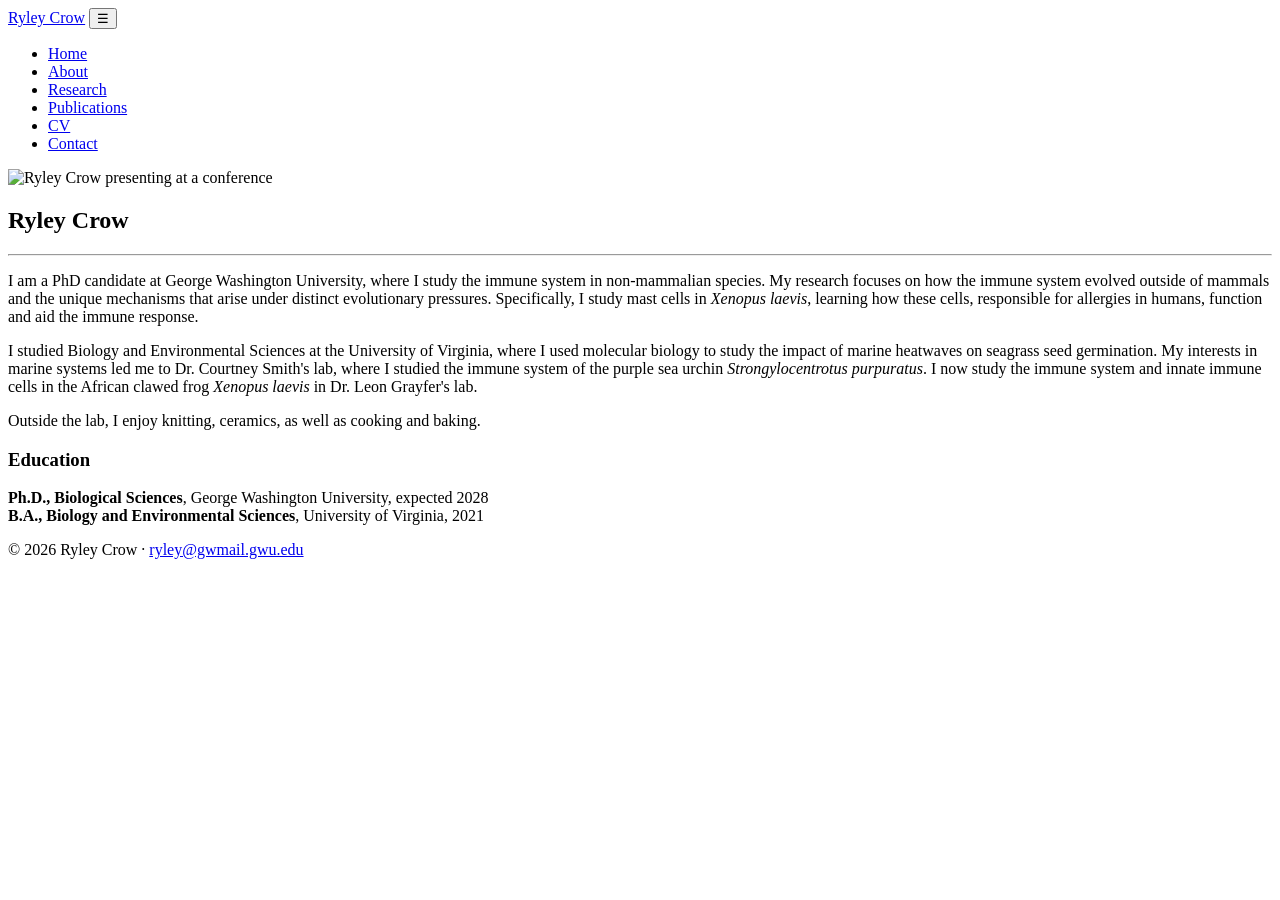
==== about.html @ 0716af35 "Add files via upload" ====
<!DOCTYPE html>
<html lang="en">
<head>
<meta charset="UTF-8">
<meta name="viewport" content="width=device-width, initial-scale=1">
<title>About — Ryley Crow</title>
<link rel="stylesheet" href="style.css">
</head>
<body>

<nav class="nav">
  <a class="brand" href="index.html">Ryley Crow</a>
  <button class="nav-toggle" aria-label="Menu" onclick="document.querySelector('.nav ul').classList.toggle('open')">&#9776;</button>
  <ul>
    <li><a class="navlink" href="index.html">Home</a></li>
    <li><a class="navlink active" href="about.html">About</a></li>
    <li><a class="navlink" href="research.html">Research</a></li>
    <li><a class="navlink" href="publications.html">Publications</a></li>
    <li><a class="navlink" href="cv.html">CV</a></li>
    <li><a class="navlink" href="contact.html">Contact</a></li>
  </ul>
</nav>

<header class="hero hero-small hero-beach">
</header>

<section class="section">
  <div class="container">
    <div class="about-grid">
      <img class="portrait" src="images/portrait.jpg" alt="Ryley Crow presenting at a conference" style="object-fit:cover">
      <div>
        <h2>Ryley Crow</h2>
        <hr class="rule">
        <p>I am a PhD candidate at George Washington University, where I study the immune system in non-mammalian species. My research focuses on how the immune system evolved outside of mammals and the unique mechanisms that arise under distinct evolutionary pressures. Specifically, I study mast cells in <em>Xenopus laevis</em>, learning how these cells, responsible for allergies in humans, function and aid the immune response.</p>
        <p>I studied Biology and Environmental Sciences at the University of Virginia, where I used molecular biology to study the impact of marine heatwaves on seagrass seed germination. My interests in marine systems led me to Dr. Courtney Smith's lab, where I studied the immune system of the purple sea urchin <em>Strongylocentrotus purpuratus</em>. I now study the immune system and innate immune cells in the African clawed frog <em>Xenopus laevis</em> in Dr. Leon Grayfer's lab.</p>
        <p>Outside the lab, I enjoy knitting, ceramics, as well as cooking and baking.</p>

        <h3>Education</h3>
        <p>
          <strong>Ph.D., Biological Sciences</strong>, George Washington University, expected 2028<br>
          <strong>B.A., Biology and Environmental Sciences</strong>, University of Virginia, 2021
        </p>
      </div>
    </div>
  </div>
</section>

<footer>
  <p>&copy; 2026 Ryley Crow &middot; <a href="mailto:ryley@gwmail.gwu.edu">ryley@gwmail.gwu.edu</a></p>
</footer>

</body>
</html>
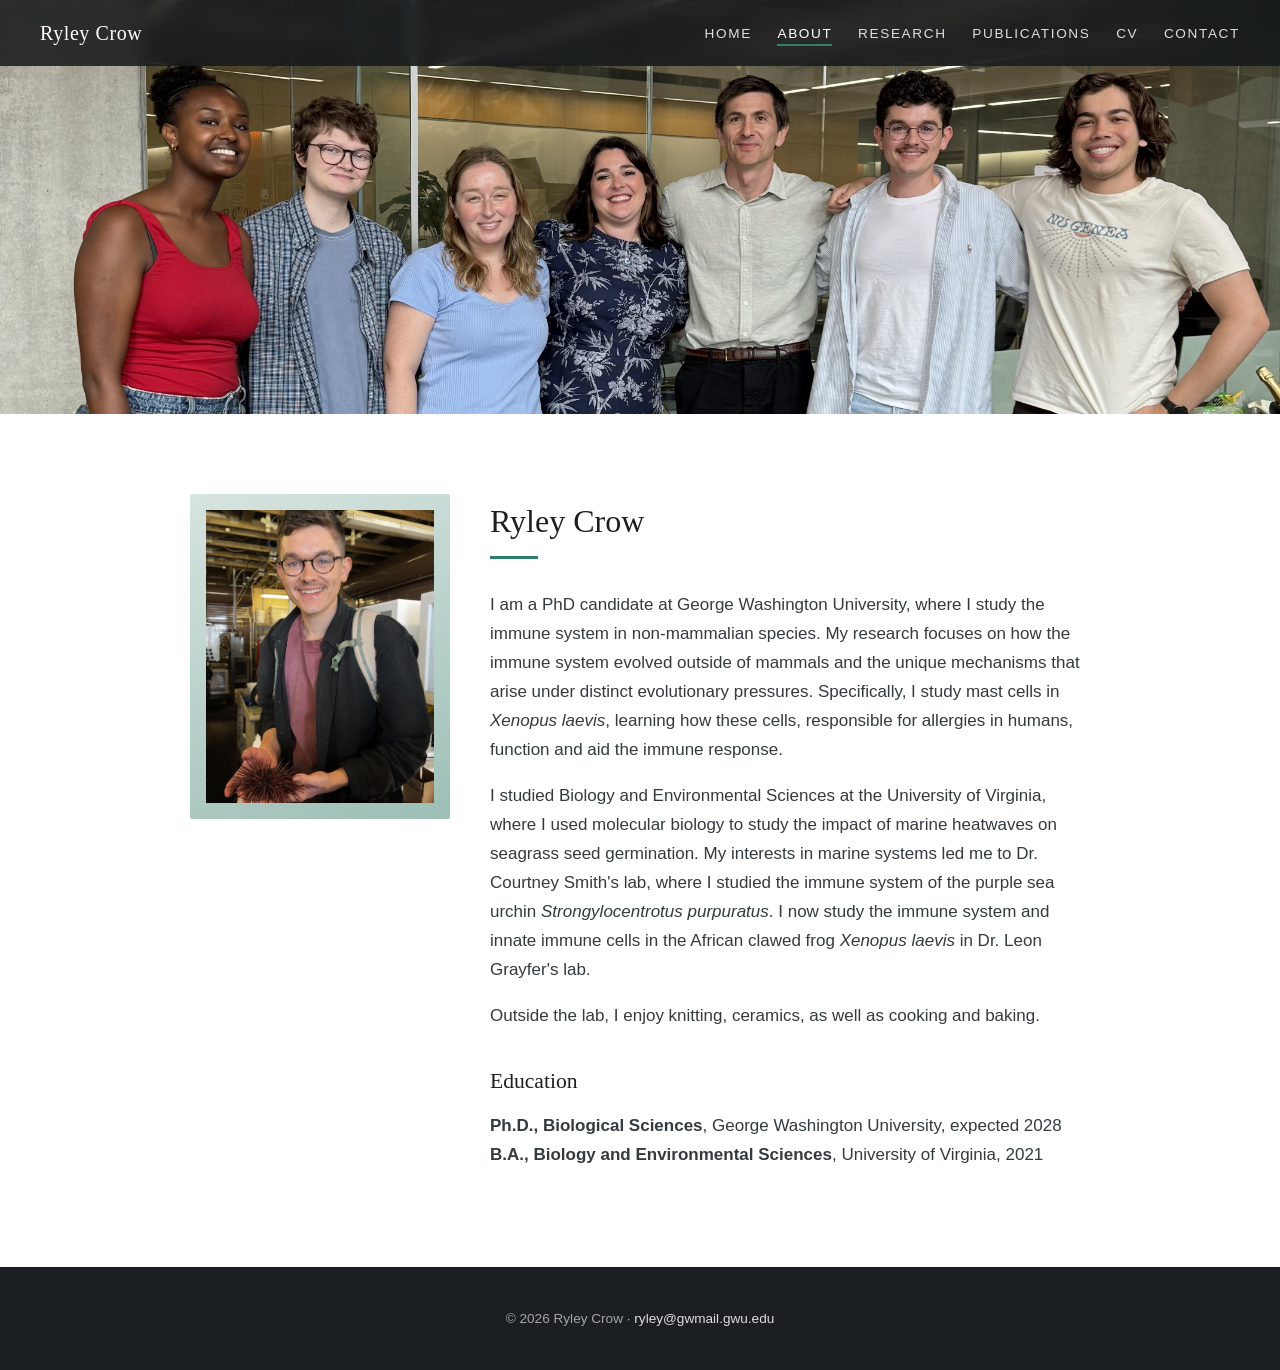
==== commit 1ddf4a9d: "Add files via upload" ====
--- a/about.html
+++ b/about.html
@@ -27,7 +27,7 @@
 <section class="section">
   <div class="container">
     <div class="about-grid">
-      <img class="portrait" src="images/portrait.jpg" alt="Ryley Crow presenting at a conference" style="object-fit:cover">
+      <img class="portrait" src="portrait.jpg" alt="Ryley Crow presenting at a conference" style="object-fit:cover">
       <div>
         <h2>Ryley Crow</h2>
         <hr class="rule">
--- a/style.css
+++ b/style.css
@@ -0,0 +1,395 @@
+/* ============================================================
+   Research Website — shared stylesheet
+   To change the accent color, edit --accent below.
+   To use your own hero photo, see the comment in each page's
+   .hero rule override or replace the gradient in .hero below.
+   ============================================================ */
+
+:root {
+  --accent: #2e7d6e;        /* teal-green accent */
+  --dark: #1b1f23;
+  --text: #333a40;
+  --muted: #6b7480;
+  --bg: #ffffff;
+  --bg-alt: #f5f6f7;
+  --serif: Georgia, "Times New Roman", serif;
+  --sans: "Helvetica Neue", Helvetica, Arial, sans-serif;
+}
+
+* { margin: 0; padding: 0; box-sizing: border-box; }
+
+html { scroll-behavior: smooth; }
+
+body {
+  font-family: var(--sans);
+  color: var(--text);
+  background: var(--bg);
+  line-height: 1.7;
+  font-size: 17px;
+}
+
+/* ---------- Navigation ---------- */
+.nav {
+  position: fixed;
+  top: 0; left: 0; right: 0;
+  z-index: 100;
+  display: flex;
+  align-items: center;
+  justify-content: space-between;
+  padding: 1rem 2.5rem;
+  background: rgba(20, 24, 28, 0.85);
+  backdrop-filter: blur(8px);
+}
+
+.nav .brand {
+  color: #fff;
+  font-family: var(--serif);
+  font-size: 1.25rem;
+  letter-spacing: 0.03em;
+  text-decoration: none;
+  white-space: nowrap;
+}
+
+.nav ul {
+  list-style: none;
+  display: flex;
+  gap: 1.6rem;
+  flex-wrap: wrap;
+  justify-content: flex-end;
+}
+
+.nav a.navlink {
+  color: rgba(255,255,255,0.85);
+  text-decoration: none;
+  font-size: 0.85rem;
+  text-transform: uppercase;
+  letter-spacing: 0.12em;
+  padding-bottom: 3px;
+  border-bottom: 2px solid transparent;
+  transition: color 0.2s, border-color 0.2s;
+}
+
+.nav a.navlink:hover,
+.nav a.navlink.active {
+  color: #fff;
+  border-bottom-color: var(--accent);
+}
+
+/* Mobile nav */
+.nav-toggle { display: none; }
+
+@media (max-width: 820px) {
+  .nav { flex-wrap: wrap; }
+  .nav-toggle {
+    display: block;
+    background: none;
+    border: none;
+    color: #fff;
+    font-size: 1.6rem;
+    cursor: pointer;
+  }
+  .nav ul {
+    display: none;
+    width: 100%;
+    flex-direction: column;
+    gap: 0.75rem;
+    padding: 1rem 0 0.5rem;
+  }
+  .nav ul.open { display: flex; }
+}
+
+/* ---------- Hero ---------- */
+.hero {
+  position: relative;
+  min-height: 100vh;
+  display: flex;
+  align-items: center;
+  justify-content: center;
+  text-align: center;
+  color: #fff;
+  background:
+    linear-gradient(rgba(10, 12, 40, 0.45), rgba(10, 12, 40, 0.55)),
+    url("hero.jpg") center/cover no-repeat;
+}
+
+.hero.hero-small { min-height: 46vh; padding-top: 5rem; }
+
+.hero.hero-beach {
+  background: url("beach-banner.jpg") center 35%/cover no-repeat;
+}
+
+.hero.hero-pubs {
+  background:
+    linear-gradient(rgba(10, 20, 30, 0.3), rgba(10, 20, 30, 0.4)),
+    url("pub-banner2.jpg") center 40%/cover no-repeat;
+}
+
+.hero.hero-about {
+  background:
+    linear-gradient(rgba(30, 20, 45, 0.45), rgba(30, 20, 45, 0.55)),
+    url("about-banner.jpg") center/cover no-repeat;
+}
+
+.hero-inner { max-width: 800px; padding: 0 1.5rem; }
+
+.hero h1 {
+  font-family: var(--serif);
+  font-weight: 400;
+  font-size: clamp(2rem, 5vw, 3.4rem);
+  line-height: 1.2;
+  margin-bottom: 1rem;
+}
+
+.hero p.tagline {
+  font-size: clamp(1rem, 2vw, 1.25rem);
+  color: rgba(255,255,255,0.9);
+  max-width: 600px;
+  margin: 0 auto 2rem;
+}
+
+.btn {
+  display: inline-block;
+  padding: 0.8rem 2rem;
+  border: 1.5px solid #fff;
+  color: #fff;
+  text-decoration: none;
+  text-transform: uppercase;
+  letter-spacing: 0.12em;
+  font-size: 0.82rem;
+  transition: background 0.2s, color 0.2s;
+}
+
+.btn:hover { background: #fff; color: var(--dark); }
+
+.btn-accent {
+  border-color: var(--accent);
+  background: var(--accent);
+}
+
+.btn-accent:hover { background: transparent; color: var(--accent); }
+
+.scroll-cue {
+  position: absolute;
+  bottom: 2rem; left: 50%;
+  transform: translateX(-50%);
+  color: rgba(255,255,255,0.7);
+  font-size: 1.5rem;
+  text-decoration: none;
+  animation: bob 2s infinite;
+}
+
+@keyframes bob {
+  0%, 100% { transform: translate(-50%, 0); }
+  50% { transform: translate(-50%, 8px); }
+}
+
+/* ---------- Sections ---------- */
+.section { padding: 5rem 1.5rem; }
+.section.alt { background: var(--bg-alt); }
+
+.container { max-width: 900px; margin: 0 auto; }
+.container.wide { max-width: 1100px; }
+
+.section h2 {
+  font-family: var(--serif);
+  font-weight: 400;
+  font-size: 2rem;
+  color: var(--dark);
+  margin-bottom: 0.5rem;
+}
+
+.section .rule {
+  width: 48px; height: 3px;
+  background: var(--accent);
+  border: none;
+  margin: 0 0 2rem;
+}
+
+.section h2.centered { text-align: center; }
+.section h2.centered + .rule { margin: 0 auto 2rem; }
+
+.section h3 {
+  font-family: var(--serif);
+  font-weight: 400;
+  font-size: 1.35rem;
+  color: var(--dark);
+  margin: 2rem 0 0.75rem;
+}
+
+.section p { margin-bottom: 1.1rem; }
+
+.muted { color: var(--muted); font-size: 0.95rem; }
+
+a.textlink { color: var(--accent); }
+
+/* ---------- Two-column about layout ---------- */
+.about-grid {
+  display: grid;
+  grid-template-columns: 260px 1fr;
+  gap: 2.5rem;
+  align-items: start;
+}
+
+@media (max-width: 720px) {
+  .about-grid { grid-template-columns: 1fr; }
+}
+
+.portrait {
+  width: 100%;
+  aspect-ratio: 4 / 5;
+  background: linear-gradient(160deg, #d7e4e0, #9dbfb6);
+  display: flex;
+  align-items: center;
+  justify-content: center;
+  color: #5d7a72;
+  font-size: 0.85rem;
+  text-align: center;
+  padding: 1rem;
+  border-radius: 2px;
+}
+
+/* ---------- Cards (research / art) ---------- */
+.card-grid {
+  display: grid;
+  grid-template-columns: repeat(auto-fit, minmax(260px, 1fr));
+  gap: 1.75rem;
+  margin-top: 2rem;
+}
+
+.card {
+  background: #fff;
+  border: 1px solid #e4e7ea;
+  border-radius: 3px;
+  overflow: hidden;
+  transition: transform 0.2s, box-shadow 0.2s;
+}
+
+.card:hover { transform: translateY(-4px); box-shadow: 0 10px 24px rgba(0,0,0,0.08); }
+
+.card .thumb {
+  height: 170px;
+  background: linear-gradient(135deg, #16323c, #2e7d6e);
+  display: flex;
+  align-items: center;
+  justify-content: center;
+  color: rgba(255,255,255,0.75);
+  font-size: 0.85rem;
+}
+
+.card .thumb.alt1 { background: linear-gradient(135deg, #2e4a7d, #6f9ab3); }
+.card .thumb.alt2 { background: linear-gradient(135deg, #7d5a2e, #b3986f); }
+
+.card .card-body { padding: 1.25rem 1.4rem 1.5rem; }
+
+.card h3 { margin: 0 0 0.5rem; font-size: 1.15rem; }
+
+.card p { font-size: 0.95rem; margin-bottom: 0; color: var(--muted); }
+
+/* ---------- Publications ---------- */
+.pub-list { list-style: none; }
+
+.pub-list li {
+  padding: 1.25rem 0;
+  border-bottom: 1px solid #e4e7ea;
+}
+
+.pub-list .authors { font-size: 0.95rem; }
+.pub-list .authors .me { font-weight: 700; }
+.pub-list .title { font-family: var(--serif); font-size: 1.1rem; color: var(--dark); display: block; margin: 0.15rem 0; }
+.pub-list .venue { font-style: italic; color: var(--muted); font-size: 0.95rem; }
+.pub-list .links { margin-top: 0.35rem; font-size: 0.85rem; }
+.pub-list .links a { color: var(--accent); text-decoration: none; margin-right: 1rem; }
+.pub-list .links a:hover { text-decoration: underline; }
+
+/* ---------- Research photo slideshows ---------- */
+.slideshow {
+  position: relative;
+  height: 480px;
+  margin-top: 2rem;
+  background: #10161a;
+  border-radius: 3px;
+  overflow: hidden;
+}
+
+.slideshow .slide {
+  position: absolute;
+  inset: 0;
+  opacity: 0;
+  transition: opacity 0.8s ease;
+  pointer-events: none;
+}
+
+.slideshow .slide.active { opacity: 1; pointer-events: auto; }
+
+.slideshow .slide a { display: block; width: 100%; height: 100%; }
+
+.slideshow .slide img {
+  width: 100%;
+  height: 100%;
+  object-fit: contain;
+  display: block;
+}
+
+.slideshow .slide-caption {
+  position: absolute;
+  bottom: 0; left: 0; right: 0;
+  padding: 2.5rem 4rem 1.1rem;
+  background: linear-gradient(transparent, rgba(0, 0, 0, 0.75));
+  color: #fff;
+  font-size: 0.9rem;
+  text-align: center;
+  pointer-events: none;
+}
+
+.slide-btn {
+  position: absolute;
+  top: 50%;
+  transform: translateY(-50%);
+  width: 40px; height: 40px;
+  border: none;
+  border-radius: 50%;
+  background: rgba(0, 0, 0, 0.45);
+  color: #fff;
+  font-size: 1.1rem;
+  cursor: pointer;
+  z-index: 2;
+  transition: background 0.2s;
+}
+
+.slide-btn:hover { background: rgba(0, 0, 0, 0.75); }
+
+.slide-btn.prev { left: 0.9rem; }
+.slide-btn.next { right: 0.9rem; }
+
+@media (max-width: 600px) {
+  .slideshow { height: 320px; }
+}
+
+/* ---------- Contact ---------- */
+.contact-list {
+  list-style: none;
+  margin-top: 1.5rem;
+}
+
+.contact-list li { margin-bottom: 0.75rem; }
+.contact-list a { color: var(--accent); text-decoration: none; }
+.contact-list a:hover { text-decoration: underline; }
+
+/* ---------- CV embed ---------- */
+.cv-frame {
+  width: 100%;
+  height: 80vh;
+  border: 1px solid #e4e7ea;
+  margin-top: 2rem;
+}
+
+/* ---------- Footer ---------- */
+footer {
+  background: var(--dark);
+  color: rgba(255,255,255,0.6);
+  text-align: center;
+  padding: 2.5rem 1.5rem;
+  font-size: 0.85rem;
+}
+
+footer a { color: rgba(255,255,255,0.85); text-decoration: none; }
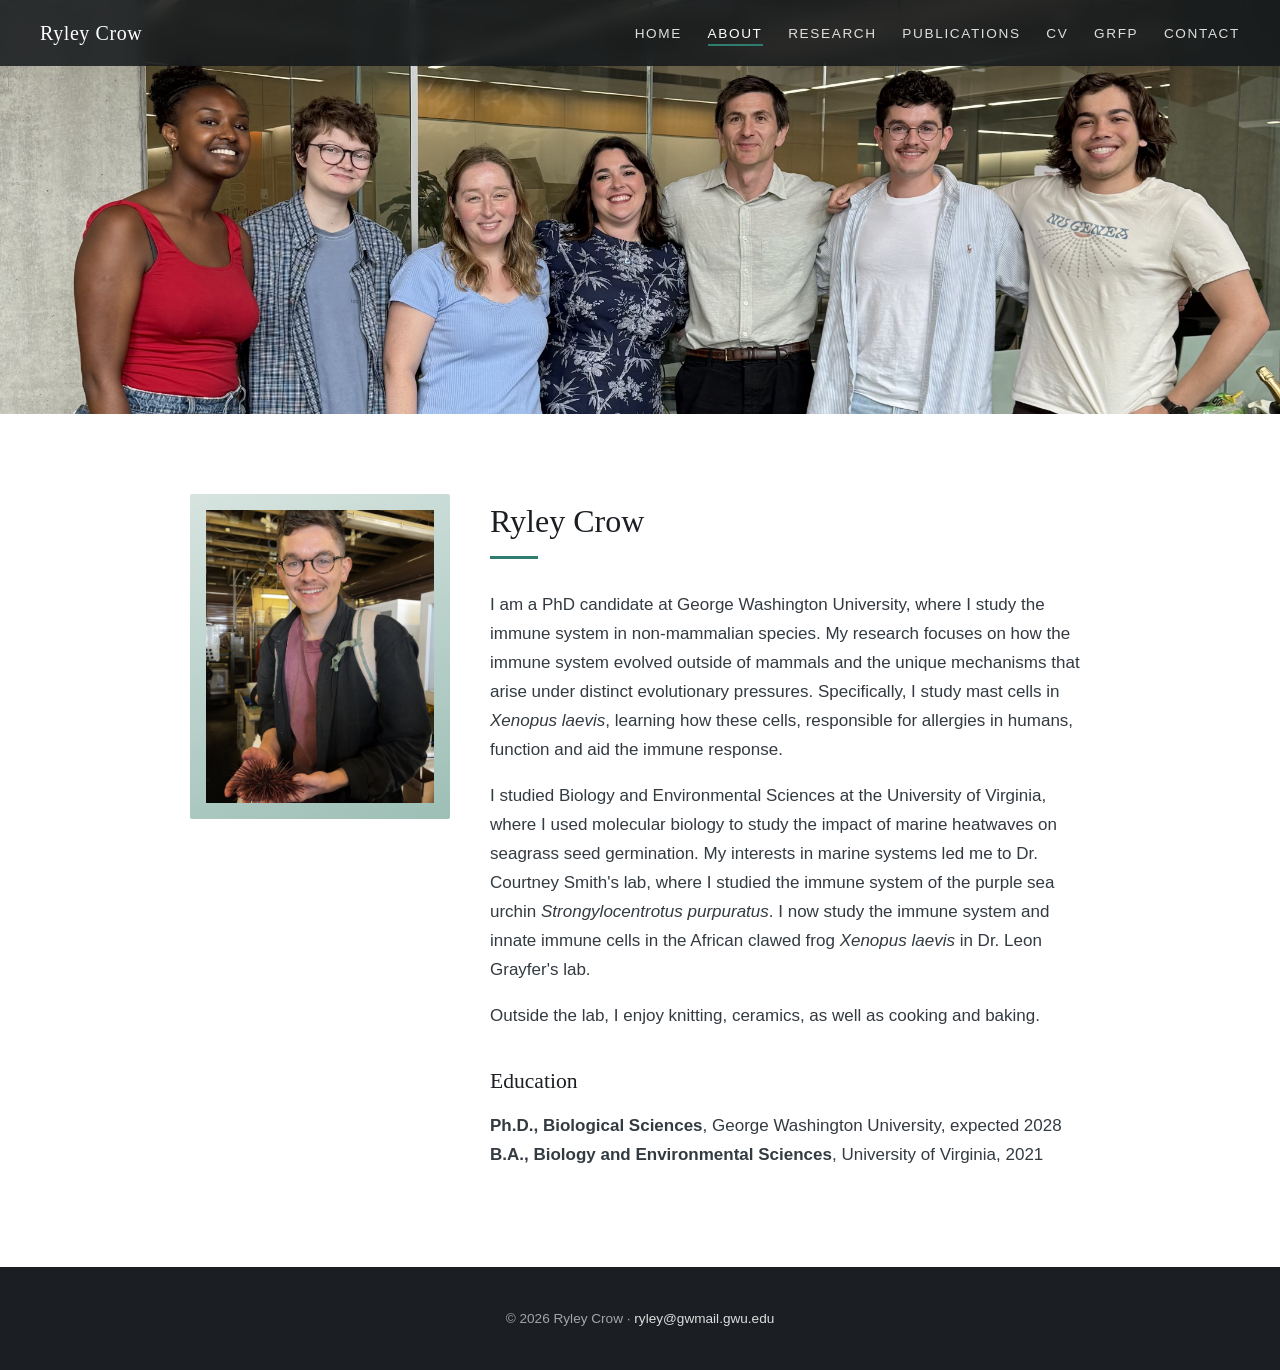
==== commit ea8754ba: "Add files via upload" ====
--- a/about.html
+++ b/about.html
@@ -17,6 +17,7 @@
     <li><a class="navlink" href="research.html">Research</a></li>
     <li><a class="navlink" href="publications.html">Publications</a></li>
     <li><a class="navlink" href="cv.html">CV</a></li>
+    <li><a class="navlink" href="grfp.html">GRFP</a></li>
     <li><a class="navlink" href="contact.html">Contact</a></li>
   </ul>
 </nav>
